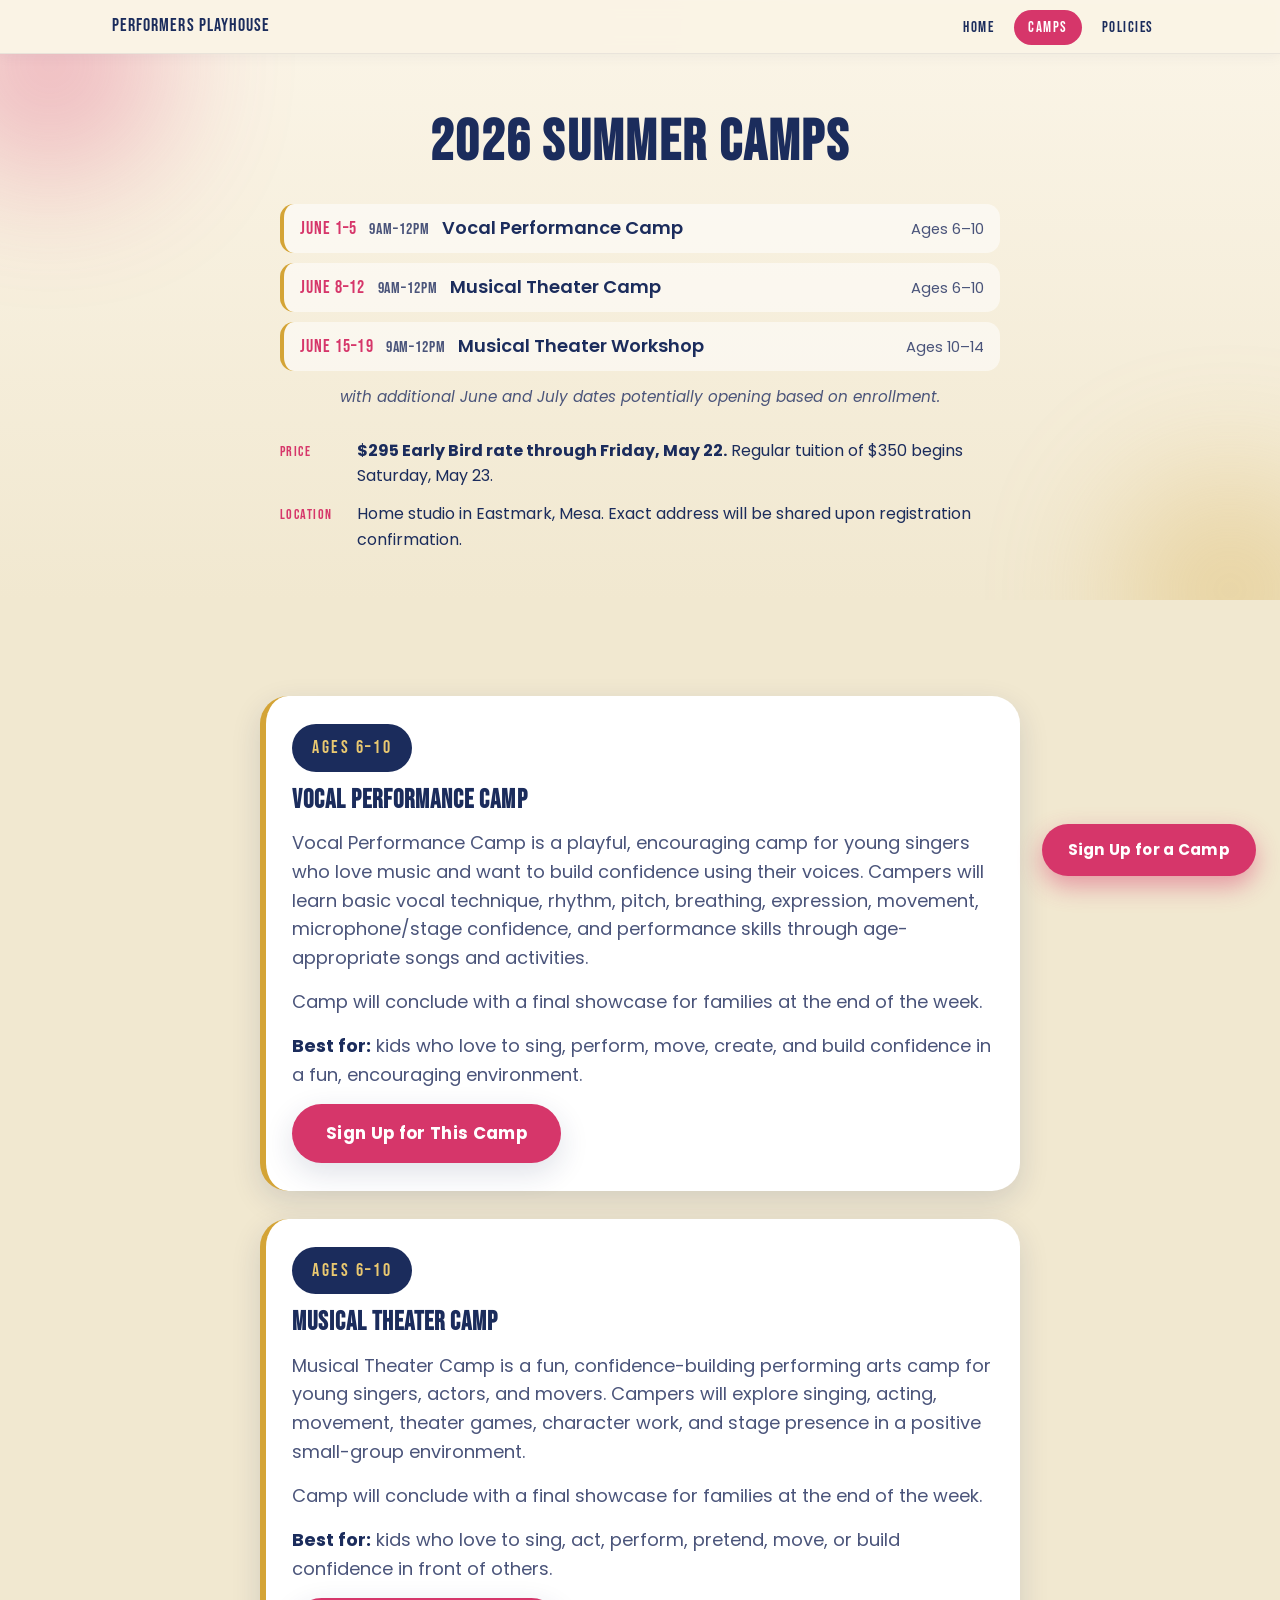
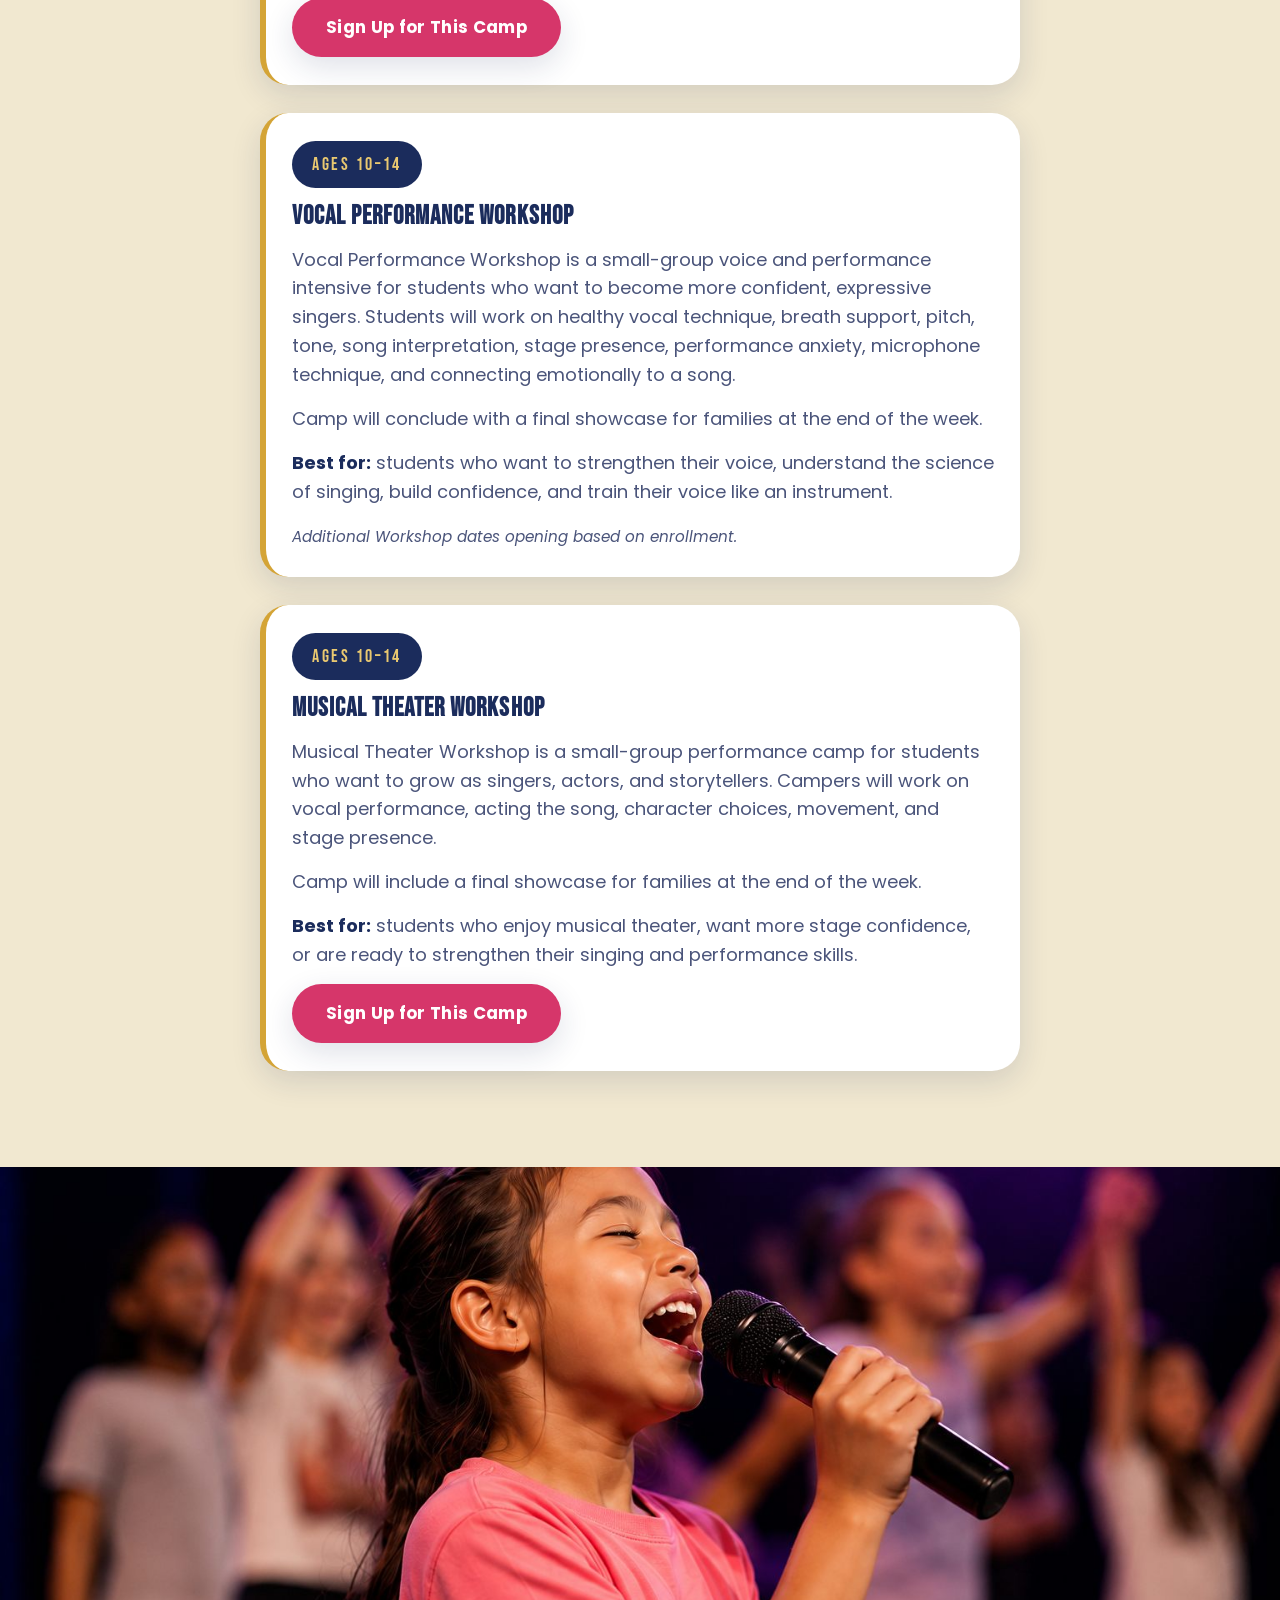
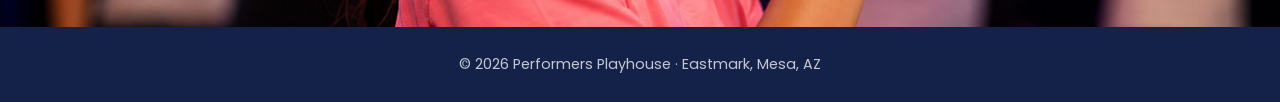
==== camps.html @ 466b654b "Add Camps + Policies pages, header nav, and pivot home page to camp signup - New camps.html: 2026 sc" ====
<!DOCTYPE html>
<html lang="en">
<head>
  <meta charset="UTF-8">
  <meta name="viewport" content="width=device-width, initial-scale=1.0">
  <meta name="description" content="2026 Performers Playhouse summer camp weeks in Eastmark, Mesa. Pick a week and sign up — week-long music & theater workshops for kids ages 6–14, ending with a live Friday showcase.">
  <meta name="theme-color" content="#1B2C5C">

  <meta property="og:title" content="Camps — Performers Playhouse Summer Camps">
  <meta property="og:description" content="See every 2026 summer camp week and sign up. Voice, acting, and musical theater for kids 6–14 in Eastmark, Mesa.">
  <meta property="og:type" content="website">
  <meta property="og:url" content="https://performersplayhouse.com/camps.html">
  <meta property="og:image" content="https://performersplayhouse.com/images/group-stage.jpg">
  <meta property="og:image:width" content="1200">
  <meta property="og:image:height" content="630">
  <meta name="twitter:card" content="summary_large_image">

  <link rel="canonical" href="https://performersplayhouse.com/camps.html">

  <title>Camps — Performers Playhouse Summer Camps | Eastmark, Mesa</title>

  <link rel="preconnect" href="https://fonts.googleapis.com">
  <link rel="preconnect" href="https://fonts.gstatic.com" crossorigin>
  <link href="https://fonts.googleapis.com/css2?family=Bebas+Neue&family=Pacifico&family=Poppins:wght@400;500;600;700&display=swap" rel="stylesheet">

  <link rel="stylesheet" href="css/styles.css">

  <link rel="icon" href="data:image/svg+xml,%3Csvg xmlns='http://www.w3.org/2000/svg' viewBox='0 0 64 64'%3E%3Ctext y='52' font-size='52'%3E%F0%9F%8E%AD%3C/text%3E%3C/svg%3E">
</head>
<body data-page="camps">

  <nav class="site-nav" aria-label="Primary">
    <div class="container site-nav__inner">
      <a class="site-nav__brand" href="index.html">Performers Playhouse</a>
      <ul class="site-nav__links">
        <li><a href="index.html" data-nav="home">Home</a></li>
        <li><a href="camps.html" data-nav="camps">Camps</a></li>
        <li><a href="policies.html" data-nav="policies">Policies</a></li>
      </ul>
    </div>
  </nav>

  <header class="page-header">
    <div class="container">
      <h1 class="page-header__title">2026 Summer Camps</h1>

      <ul class="page-header__camps">
        <li><a href="#june-1-5"><span class="page-header__date">June 1&ndash;5</span> <span class="page-header__time">9am&ndash;12pm</span> <span class="page-header__camp">Vocal Performance Camp</span> <span class="page-header__age">Ages 6&ndash;10</span></a></li>
        <li><a href="#june-8-12"><span class="page-header__date">June 8&ndash;12</span> <span class="page-header__time">9am&ndash;12pm</span> <span class="page-header__camp">Musical Theater Camp</span> <span class="page-header__age">Ages 6&ndash;10</span></a></li>
        <li><a href="#june-15-19"><span class="page-header__date">June 15&ndash;19</span> <span class="page-header__time">9am&ndash;12pm</span> <span class="page-header__camp">Musical Theater Workshop</span> <span class="page-header__age">Ages 10&ndash;14</span></a></li>
      </ul>

      <p class="page-header__note">with additional June and July dates potentially opening based on enrollment.</p>

      <dl class="page-header__facts">
        <dt>Price</dt>
        <dd><strong>$295 Early Bird rate through Friday, May 22.</strong> Regular tuition of $350 begins Saturday, May 23.</dd>
        <dt>Location</dt>
        <dd>Home studio in Eastmark, Mesa. Exact address will be shared upon registration confirmation.</dd>
      </dl>
    </div>
  </header>

  <main>

    <section class="section camps">
      <div class="container">

        <ul class="camp-grid">

          <li class="camp-card" id="june-1-5">
            <span class="camp-card__week">Ages 6&ndash;10</span>
            <h3 class="camp-card__theme">Vocal Performance Camp</h3>
            <div class="camp-card__desc">
              <p>Vocal Performance Camp is a playful, encouraging camp for young singers who love music and want to build confidence using their voices. Campers will learn basic vocal technique, rhythm, pitch, breathing, expression, movement, microphone/stage confidence, and performance skills through age-appropriate songs and activities.</p>
              <p>Camp will conclude with a final showcase for families at the end of the week.</p>
              <p><strong>Best for:</strong> kids who love to sing, perform, move, create, and build confidence in a fun, encouraging environment.</p>
            </div>
            <a class="btn btn--primary" href="JOTFORM_URL_PLACEHOLDER" target="_blank" rel="noopener" data-sticky-trigger>
              Sign Up for This Camp
            </a>
          </li>

          <li class="camp-card" id="june-8-12">
            <span class="camp-card__week">Ages 6&ndash;10</span>
            <h3 class="camp-card__theme">Musical Theater Camp</h3>
            <div class="camp-card__desc">
              <p>Musical Theater Camp is a fun, confidence-building performing arts camp for young singers, actors, and movers. Campers will explore singing, acting, movement, theater games, character work, and stage presence in a positive small-group environment.</p>
              <p>Camp will conclude with a final showcase for families at the end of the week.</p>
              <p><strong>Best for:</strong> kids who love to sing, act, perform, pretend, move, or build confidence in front of others.</p>
            </div>
            <a class="btn btn--primary" href="JOTFORM_URL_PLACEHOLDER" target="_blank" rel="noopener" data-sticky-trigger>
              Sign Up for This Camp
            </a>
          </li>

          <li class="camp-card">
            <span class="camp-card__week">Ages 10&ndash;14</span>
            <h3 class="camp-card__theme">Vocal Performance Workshop</h3>
            <div class="camp-card__desc">
              <p>Vocal Performance Workshop is a small-group voice and performance intensive for students who want to become more confident, expressive singers. Students will work on healthy vocal technique, breath support, pitch, tone, song interpretation, stage presence, performance anxiety, microphone technique, and connecting emotionally to a song.</p>
              <p>Camp will conclude with a final showcase for families at the end of the week.</p>
              <p><strong>Best for:</strong> students who want to strengthen their voice, understand the science of singing, build confidence, and train their voice like an instrument.</p>
            </div>
            <p class="camp-card__note">Additional Workshop dates opening based on enrollment.</p>
          </li>

          <li class="camp-card" id="june-15-19">
            <span class="camp-card__week">Ages 10&ndash;14</span>
            <h3 class="camp-card__theme">Musical Theater Workshop</h3>
            <div class="camp-card__desc">
              <p>Musical Theater Workshop is a small-group performance camp for students who want to grow as singers, actors, and storytellers. Campers will work on vocal performance, acting the song, character choices, movement, and stage presence.</p>
              <p>Camp will include a final showcase for families at the end of the week.</p>
              <p><strong>Best for:</strong> students who enjoy musical theater, want more stage confidence, or are ready to strengthen their singing and performance skills.</p>
            </div>
            <a class="btn btn--primary" href="JOTFORM_URL_PLACEHOLDER" target="_blank" rel="noopener" data-sticky-trigger>
              Sign Up for This Camp
            </a>
          </li>

        </ul>

      </div>
    </section>

    <figure class="banner banner--bottom">
      <img src="images/singing.jpg" alt="Young performer singing into a microphone with classmates behind her" loading="lazy">
    </figure>

  </main>

  <footer class="footer">
    <div class="container">
      <p>&copy; <span id="year">2026</span> Performers Playhouse · Eastmark, Mesa, AZ</p>
    </div>
  </footer>

  <a class="sticky-cta" href="JOTFORM_URL_PLACEHOLDER" target="_blank" rel="noopener" aria-label="Sign up for a Performers Playhouse camp">Sign Up for a Camp</a>

  <script src="js/site.js" defer></script>

</body>
</html>
---- css/styles.css ----
/* ----------  Tokens  ---------- */
:root {
  --navy: #1B2C5C;
  --navy-deep: #14224A;
  --pink: #D6366A;
  --pink-deep: #B92655;
  --gold: #D4A436;
  --gold-soft: #E9C870;
  --cream: #FAF4E6;
  --cream-deep: #F1E8D0;
  --ink: #1B2C5C;
  --ink-soft: #4A547A;

  --radius: 14px;
  --radius-lg: 28px;
  --shadow-sm: 0 4px 12px rgba(27, 44, 92, 0.08);
  --shadow-md: 0 10px 30px rgba(27, 44, 92, 0.14);
  --shadow-lg: 0 20px 50px rgba(27, 44, 92, 0.18);

  --max: 1100px;

  --font-script: 'Pacifico', cursive;
  --font-display: 'Bebas Neue', 'Impact', sans-serif;
  --font-body: 'Poppins', system-ui, -apple-system, Segoe UI, sans-serif;
}

/* ----------  Reset  ---------- */
*, *::before, *::after { box-sizing: border-box; }
html { scroll-behavior: smooth; scroll-padding-top: 72px; }
body {
  margin: 0;
  font-family: var(--font-body);
  font-size: 17px;
  line-height: 1.6;
  color: var(--ink);
  background: var(--cream);
  background-image:
    radial-gradient(ellipse at 10% 0%, rgba(214, 54, 106, 0.06), transparent 50%),
    radial-gradient(ellipse at 90% 100%, rgba(212, 164, 54, 0.08), transparent 50%);
  background-attachment: fixed;
  -webkit-font-smoothing: antialiased;
}
img { max-width: 100%; display: block; }
ul { list-style: none; padding: 0; margin: 0; }
h1, h2, h3 { margin: 0 0 0.5em; line-height: 1.15; color: var(--navy); }
p { margin: 0 0 1em; }
a { color: var(--pink); }

.container {
  width: 100%;
  max-width: var(--max);
  margin: 0 auto;
  padding: 0 22px;
}

.section {
  padding: 72px 0;
}
.section__title {
  font-family: var(--font-display);
  font-size: clamp(2rem, 5vw, 3rem);
  letter-spacing: 0.04em;
  text-align: center;
  margin-bottom: 0.4em;
}
.section__lead {
  text-align: center;
  max-width: 620px;
  margin: 0 auto 3rem;
  color: var(--ink-soft);
  font-size: 1.05rem;
}

/* ----------  Buttons  ---------- */
.btn {
  display: inline-block;
  padding: 16px 34px;
  border-radius: 999px;
  font-family: var(--font-body);
  font-weight: 700;
  font-size: 1.05rem;
  letter-spacing: 0.02em;
  text-decoration: none;
  border: none;
  cursor: pointer;
  transition: transform 0.15s ease, box-shadow 0.15s ease, background 0.15s ease;
  box-shadow: var(--shadow-md);
}
.btn--primary {
  background: var(--pink);
  color: #fff;
}
.btn--primary:hover {
  background: var(--pink-deep);
  transform: translateY(-2px);
  box-shadow: var(--shadow-lg);
}
.btn--large {
  padding: 20px 44px;
  font-size: 1.15rem;
}

/* ----------  Hero  ---------- */
.hero {
  position: relative;
  background: linear-gradient(180deg, var(--cream) 0%, var(--cream-deep) 100%);
  padding: 70px 0 90px;
  overflow: hidden;
  text-align: center;
}
.hero::before,
.hero::after {
  content: "";
  position: absolute;
  width: 280px; height: 280px;
  border-radius: 50%;
  filter: blur(70px);
  opacity: 0.45;
  z-index: 0;
}
.hero::before {
  background: var(--pink);
  top: -120px; left: -80px;
}
.hero::after {
  background: var(--gold);
  bottom: -140px; right: -100px;
}
.hero__inner { position: relative; z-index: 1; }

.brand {
  display: flex;
  flex-direction: column;
  align-items: center;
  gap: 6px;
  margin-bottom: 28px;
}
.brand__script {
  font-family: var(--font-script);
  font-size: clamp(2.4rem, 7vw, 4rem);
  color: var(--navy);
  line-height: 1;
  transform: rotate(-2deg);
}
.brand__display {
  font-family: var(--font-display);
  font-size: clamp(3rem, 11vw, 6rem);
  color: var(--pink);
  letter-spacing: 0.02em;
  line-height: 1;
}
.ribbon {
  display: inline-block;
  background: var(--pink);
  color: #fff;
  font-family: var(--font-display);
  letter-spacing: 0.16em;
  font-size: clamp(1.1rem, 2.5vw, 1.6rem);
  padding: 10px 38px;
  margin-top: 4px;
  position: relative;
  box-shadow: var(--shadow-md);
}
.ribbon::before,
.ribbon::after {
  content: "";
  position: absolute;
  top: 0; bottom: 0;
  width: 18px;
  background: var(--pink-deep);
}
.ribbon::before {
  left: -18px;
  clip-path: polygon(0 0, 100% 0, 100% 100%, 0 100%, 60% 50%);
}
.ribbon::after {
  right: -18px;
  clip-path: polygon(0 0, 100% 0, 40% 50%, 100% 100%, 0 100%);
}

.hero__tagline {
  font-family: var(--font-script);
  color: var(--navy);
  font-size: clamp(1.6rem, 4vw, 2.4rem);
  margin: 8px 0 4px;
}
.hero__sub {
  font-family: var(--font-display);
  letter-spacing: 0.06em;
  color: var(--pink);
  font-size: clamp(1rem, 2.4vw, 1.4rem);
  margin: 0 auto 32px;
  max-width: 600px;
}

/* ----------  Banner image strips  ---------- */
.banner {
  margin: 0;
  width: 100%;
  overflow: hidden;
  background: var(--navy);
  line-height: 0;
  position: relative;
}
.banner img {
  width: 100%;
  height: 320px;
  object-fit: cover;
  object-position: center 30%;
  display: block;
}
@media (min-width: 768px) {
  .banner img { height: 460px; }
}

.banner--top img {
  height: 25vh;
  min-height: 180px;
  object-position: center 35%;
}
@media (min-width: 768px) {
  .banner--top img { height: 25vh; }
}

/* Scroll-to-learn-more pill on the top banner */
.scroll-cue {
  position: absolute;
  right: 18px;
  top: 50%;
  transform: translateY(-50%);
  display: inline-flex;
  align-items: center;
  gap: 10px;
  padding: 10px 18px;
  background: rgba(255, 255, 255, 0.94);
  color: var(--navy);
  text-decoration: none;
  font-family: var(--font-body);
  font-weight: 700;
  font-size: 0.85rem;
  letter-spacing: 0.03em;
  line-height: 1;
  border-radius: 999px;
  box-shadow: 0 8px 22px rgba(0, 0, 0, 0.35);
  transition: background 0.18s ease, box-shadow 0.18s ease, transform 0.18s ease;
}
.scroll-cue:hover {
  background: #fff;
  box-shadow: 0 12px 28px rgba(0, 0, 0, 0.42);
}
.scroll-cue__icon {
  display: inline-flex;
  align-items: center;
  justify-content: center;
  width: 22px;
  height: 22px;
  border-radius: 50%;
  background: var(--pink);
  color: #fff;
  animation: scroll-cue-bob 1.6s ease-in-out infinite;
}
.scroll-cue__icon svg { width: 14px; height: 14px; display: block; }
@keyframes scroll-cue-bob {
  0%, 100% { transform: translateY(0); }
  50% { transform: translateY(3px); }
}
@media (min-width: 768px) {
  .scroll-cue {
    right: 28px;
    padding: 12px 22px;
    font-size: 0.95rem;
  }
  .scroll-cue__icon { width: 26px; height: 26px; }
  .scroll-cue__icon svg { width: 16px; height: 16px; }
}
@media (max-width: 480px) {
  .scroll-cue__label { display: none; }
  .scroll-cue { padding: 10px; right: 12px; }
}

/* ----------  Pillars  ---------- */
.pillars {
  background: var(--cream-deep);
}
.pillar-grid {
  display: grid;
  grid-template-columns: 1fr;
  gap: 28px;
}
.pillar {
  text-align: center;
  padding: 36px 28px;
  background: var(--navy);
  color: rgba(255, 255, 255, 0.92);
  border-radius: var(--radius-lg);
  box-shadow: var(--shadow-md);
  transition: transform 0.2s ease, box-shadow 0.2s ease;
}
.pillar:hover {
  transform: translateY(-4px);
  box-shadow: var(--shadow-lg);
}
.pillar__icon {
  display: inline-flex;
  align-items: center;
  justify-content: center;
  width: 80px; height: 80px;
  background: var(--gold);
  color: var(--navy);
  border-radius: 50%;
  margin-bottom: 18px;
  box-shadow: 0 6px 20px rgba(212, 164, 54, 0.4);
}
.pillar__icon svg { width: 40px; height: 40px; }
.pillar h3 {
  font-family: var(--font-display);
  letter-spacing: 0.05em;
  font-size: 1.5rem;
  color: var(--gold-soft);
  margin-bottom: 10px;
}
.pillar p {
  color: rgba(255, 255, 255, 0.85);
  margin: 0;
  font-size: 0.98rem;
}

.pillar--gold {
  background: linear-gradient(135deg, var(--gold) 0%, var(--gold-soft) 100%);
  color: var(--navy);
}
.pillar--gold h3 {
  color: var(--navy);
}
.pillar--gold p {
  color: var(--navy);
}
.pillar--gold .pillar__icon {
  background: var(--navy);
  color: var(--gold-soft);
  box-shadow: 0 6px 20px rgba(27, 44, 92, 0.35);
}

/* ----------  Meet Nicole  ---------- */
.meet {
  background: #fff;
}
.meet__inner {
  display: grid;
  grid-template-columns: 1fr;
  gap: 32px;
  align-items: center;
  text-align: center;
}
.meet__photo {
  width: 220px;
  height: 220px;
  border-radius: 50%;
  margin: 0 auto;
  background: linear-gradient(135deg, var(--pink) 0%, var(--gold) 100%);
  display: flex;
  align-items: center;
  justify-content: center;
  box-shadow: var(--shadow-lg);
  border: 6px solid #fff;
  outline: 3px solid var(--gold);
  overflow: hidden;
}
.meet__photo img {
  width: 100%;
  height: 100%;
  object-fit: cover;
  display: block;
}
.meet__hello {
  font-family: var(--font-script);
  color: var(--pink);
  font-size: clamp(2rem, 5vw, 2.6rem);
  margin-bottom: 6px;
}
.meet__copy { text-align: center; }

.bg-list {
  text-align: left;
  max-width: 460px;
  margin: 18px auto 0;
  display: grid;
  gap: 12px;
}
.bg-list li {
  position: relative;
  padding-left: 34px;
  color: var(--ink);
}
.bg-list li::before {
  content: "★";
  position: absolute;
  left: 0;
  top: 0;
  color: var(--gold);
  font-size: 1.3rem;
  line-height: 1.4;
}

/* ----------  Details  ---------- */
.details {
  background: var(--navy);
  color: #fff;
}
.details .section__title { color: #fff; }

.details__cta {
  text-align: center;
  margin-top: 36px;
}

.facts {
  display: grid;
  grid-template-columns: 1fr;
  gap: 14px;
  max-width: 760px;
  margin: 0 auto;
}
.facts li {
  display: flex;
  flex-direction: column;
  gap: 4px;
  background: rgba(255, 255, 255, 0.06);
  padding: 18px 22px;
  border-left: 4px solid var(--gold);
  border-radius: var(--radius);
}
.facts__label {
  font-family: var(--font-display);
  letter-spacing: 0.12em;
  font-size: 0.9rem;
  color: var(--gold-soft);
}
.facts__value {
  font-weight: 500;
  color: #fff;
  font-size: 1.05rem;
}

/* ----------  Footer  ---------- */
.footer {
  background: var(--navy-deep);
  color: rgba(255, 255, 255, 0.75);
  text-align: center;
  padding: 26px 0;
  font-size: 0.9rem;
}
.footer p { margin: 0; }

/* ----------  Sticky CTA (mobile bottom-center, desktop bottom-right)
   Hidden by default at every viewport; JS toggles .is-visible based on
   whether the hero and Camp Details form buttons are off-screen. */
.sticky-cta {
  position: fixed;
  left: 50%;
  bottom: 16px;
  transform: translateX(-50%);
  background: var(--pink);
  color: #fff;
  text-decoration: none;
  font-weight: 700;
  padding: 14px 26px;
  border-radius: 999px;
  box-shadow: 0 10px 25px rgba(214, 54, 106, 0.45);
  z-index: 50;
  font-size: 0.95rem;
  letter-spacing: 0.02em;
  opacity: 0;
  pointer-events: none;
  transition: opacity 0.25s ease;
}
.sticky-cta.is-visible {
  opacity: 1;
  pointer-events: auto;
}
.sticky-cta:hover {
  background: var(--pink-deep);
}

/* ----------  Responsive  ---------- */
@media (min-width: 720px) {
  .pillar-grid { grid-template-columns: repeat(3, 1fr); }
  .meet__inner {
    grid-template-columns: 240px 1fr;
    text-align: left;
    gap: 48px;
  }
  .meet__copy { text-align: left; }
  .bg-list { margin-left: 0; }
  .facts { grid-template-columns: 1fr 1fr; }
}

@media (max-width: 767px) {
  /* Mobile: skip the top banner and its scroll cue; the hero leads
     straight into Meet Nicole. The sticky CTA below stays visible. */
  .banner--top,
  .scroll-cue { display: none; }
}

@media (min-width: 768px) {
  body { font-size: 18px; }
  .section { padding: 96px 0; }

  /* Desktop: anchor the sticky CTA to the bottom-right (visibility
     toggle is shared with mobile, see base .sticky-cta rule). */
  .sticky-cta {
    left: auto;
    right: 24px;
    bottom: 24px;
    transform: none;
  }
}

@media (prefers-reduced-motion: reduce) {
  *, *::before, *::after {
    transition: none !important;
    animation: none !important;
    scroll-behavior: auto !important;
  }
}

/* ----------  Site nav  ---------- */
.site-nav {
  position: sticky;
  top: 0;
  z-index: 40;
  background: rgba(250, 244, 230, 0.94);
  backdrop-filter: saturate(160%) blur(8px);
  -webkit-backdrop-filter: saturate(160%) blur(8px);
  border-bottom: 1px solid rgba(27, 44, 92, 0.08);
  box-shadow: 0 2px 14px rgba(27, 44, 92, 0.05);
}
.site-nav__inner {
  display: flex;
  align-items: center;
  justify-content: space-between;
  gap: 16px;
  padding-top: 12px;
  padding-bottom: 12px;
}
.site-nav__brand {
  font-family: var(--font-display);
  letter-spacing: 0.06em;
  font-size: 1.1rem;
  color: var(--navy);
  text-decoration: none;
  white-space: nowrap;
}
.site-nav__brand:hover { color: var(--pink); }
.site-nav__links {
  display: flex;
  gap: 6px;
  flex-wrap: wrap;
  justify-content: flex-end;
}
.site-nav__links a {
  font-family: var(--font-display);
  letter-spacing: 0.1em;
  font-size: 0.95rem;
  color: var(--navy);
  text-decoration: none;
  padding: 8px 14px;
  border-radius: 999px;
  transition: background 0.15s ease, color 0.15s ease;
}
.site-nav__links a:hover { background: rgba(214, 54, 106, 0.1); color: var(--pink); }
body[data-page="home"]     .site-nav__links a[data-nav="home"],
body[data-page="camps"]    .site-nav__links a[data-nav="camps"],
body[data-page="policies"] .site-nav__links a[data-nav="policies"] {
  background: var(--pink);
  color: #fff;
}
@media (max-width: 480px) {
  .site-nav__inner { padding-top: 10px; padding-bottom: 10px; }
  .site-nav__brand { font-size: 0.95rem; }
  .site-nav__links a { font-size: 0.8rem; padding: 6px 10px; letter-spacing: 0.06em; }
}

/* ----------  Page header (Camps / Policies)  ---------- */
.page-header {
  position: relative;
  background: linear-gradient(180deg, var(--cream) 0%, var(--cream-deep) 100%);
  padding: 56px 0 48px;
  text-align: center;
  overflow: hidden;
}
.page-header::before,
.page-header::after {
  content: "";
  position: absolute;
  width: 220px; height: 220px;
  border-radius: 50%;
  filter: blur(70px);
  opacity: 0.35;
  z-index: 0;
}
.page-header::before { background: var(--pink); top: -100px; left: -60px; }
.page-header::after  { background: var(--gold); bottom: -100px; right: -60px; }
.page-header > .container { position: relative; z-index: 1; }
.page-header__title {
  font-family: var(--font-display);
  font-size: clamp(2.4rem, 6vw, 3.6rem);
  letter-spacing: 0.04em;
  color: var(--navy);
  margin-bottom: 0.3em;
}
.page-header__lead {
  max-width: 620px;
  margin: 0 auto;
  color: var(--ink-soft);
  font-size: 1.05rem;
}

/* ----------  Camp grid / cards  ---------- */
.camps { background: var(--cream-deep); }
.camp-grid {
  display: grid;
  grid-template-columns: 1fr;
  gap: 24px;
  max-width: 760px;
  margin: 0 auto;
}
.camp-card {
  display: flex;
  flex-direction: column;
  gap: 14px;
  background: #fff;
  padding: 28px 26px;
  border-radius: var(--radius-lg);
  border-left: 6px solid var(--gold);
  box-shadow: var(--shadow-md);
  transition: transform 0.2s ease, box-shadow 0.2s ease;
}
.camp-card:hover {
  transform: translateY(-3px);
  box-shadow: var(--shadow-lg);
}
.camp-card__week {
  display: inline-block;
  align-self: flex-start;
  font-family: var(--font-display);
  letter-spacing: 0.14em;
  font-size: 1.15rem;
  background: var(--navy);
  color: var(--gold-soft);
  padding: 9px 20px;
  border-radius: 999px;
}
.camp-card__theme {
  font-family: var(--font-display);
  letter-spacing: 0.04em;
  font-size: 1.6rem;
  color: var(--navy);
  margin: 0;
}
.camp-card__facts {
  display: grid;
  grid-template-columns: max-content 1fr;
  column-gap: 16px;
  row-gap: 6px;
  margin: 0;
  font-size: 0.97rem;
}
.camp-card__facts dt {
  font-family: var(--font-display);
  letter-spacing: 0.1em;
  font-size: 0.85rem;
  color: var(--pink);
}
.camp-card__facts dd {
  margin: 0;
  color: var(--ink);
}
.camp-card__desc {
  margin: 0;
  color: var(--ink-soft);
  display: flex;
  flex-direction: column;
  gap: 0.85em;
}
.camp-card__desc p {
  margin: 0;
  color: inherit;
}
.camp-card__desc strong {
  color: var(--navy);
}
.camp-card .btn {
  align-self: flex-start;
  margin-top: auto;
}
.camp-card__note {
  margin: auto 0 0;
  padding-top: 4px;
  font-style: italic;
  color: var(--ink-soft);
  font-size: 0.95rem;
}

/* ----------  Page header: camps schedule  ---------- */
.page-header__camps {
  list-style: none;
  padding: 0;
  margin: 28px auto 0;
  max-width: 720px;
  display: grid;
  gap: 10px;
  text-align: left;
}
.page-header__camps li { padding: 0; }
.page-header__camps a {
  display: flex;
  flex-wrap: wrap;
  align-items: baseline;
  gap: 4px 12px;
  padding: 10px 16px;
  background: rgba(255, 255, 255, 0.55);
  border-left: 4px solid var(--gold);
  border-radius: var(--radius);
  text-decoration: none;
  color: inherit;
  cursor: pointer;
  transition: background 0.15s ease, transform 0.15s ease, box-shadow 0.15s ease;
}
.page-header__camps a:hover,
.page-header__camps a:focus-visible {
  background: rgba(255, 255, 255, 0.9);
  transform: translateX(3px);
  box-shadow: var(--shadow-sm);
  outline: none;
}
.page-header__date {
  font-family: var(--font-display);
  letter-spacing: 0.06em;
  font-size: 1.1rem;
  color: var(--pink);
  white-space: nowrap;
}
.page-header__time {
  font-family: var(--font-display);
  letter-spacing: 0.06em;
  font-size: 1rem;
  color: var(--ink-soft);
  white-space: nowrap;
}
.page-header__camp {
  color: var(--navy);
  font-weight: 600;
}
.page-header__age {
  color: var(--ink-soft);
  font-size: 0.92rem;
  margin-left: auto;
}
.page-header__note {
  max-width: 600px;
  margin: 14px auto 0;
  font-style: italic;
  color: var(--ink-soft);
  font-size: 0.95rem;
  text-align: center;
}

/* ----------  Page header facts (Camps page)  ---------- */
.page-header__facts {
  max-width: 720px;
  margin: 28px auto 0;
  display: grid;
  grid-template-columns: 1fr;
  gap: 14px;
  text-align: left;
}
.page-header__facts dt {
  font-family: var(--font-display);
  letter-spacing: 0.1em;
  font-size: 0.9rem;
  color: var(--pink);
  margin-bottom: 2px;
}
.page-header__facts dd {
  margin: 0;
  color: var(--ink);
  font-size: 1rem;
}
@media (min-width: 720px) {
  .page-header__facts {
    grid-template-columns: max-content 1fr;
    column-gap: 24px;
    row-gap: 12px;
    align-items: baseline;
  }
  .page-header__facts dt { margin-bottom: 0; }
}
@media (min-width: 720px) {
  .camp-grid { gap: 28px; }
}

/* ----------  Policies  ---------- */
.policies-section { background: #fff; }
.policies {
  max-width: 760px;
  margin: 0 auto;
  display: grid;
  gap: 36px;
}
.policy {
  scroll-margin-top: 90px;
}
.policy h2 {
  font-family: var(--font-display);
  letter-spacing: 0.04em;
  font-size: 1.7rem;
  color: var(--navy);
  border-bottom: 3px solid var(--gold);
  padding-bottom: 8px;
  margin-bottom: 14px;
}
.policy p {
  color: var(--ink);
  margin: 0;
}
.policy p + p {
  margin-top: 0.9em;
}
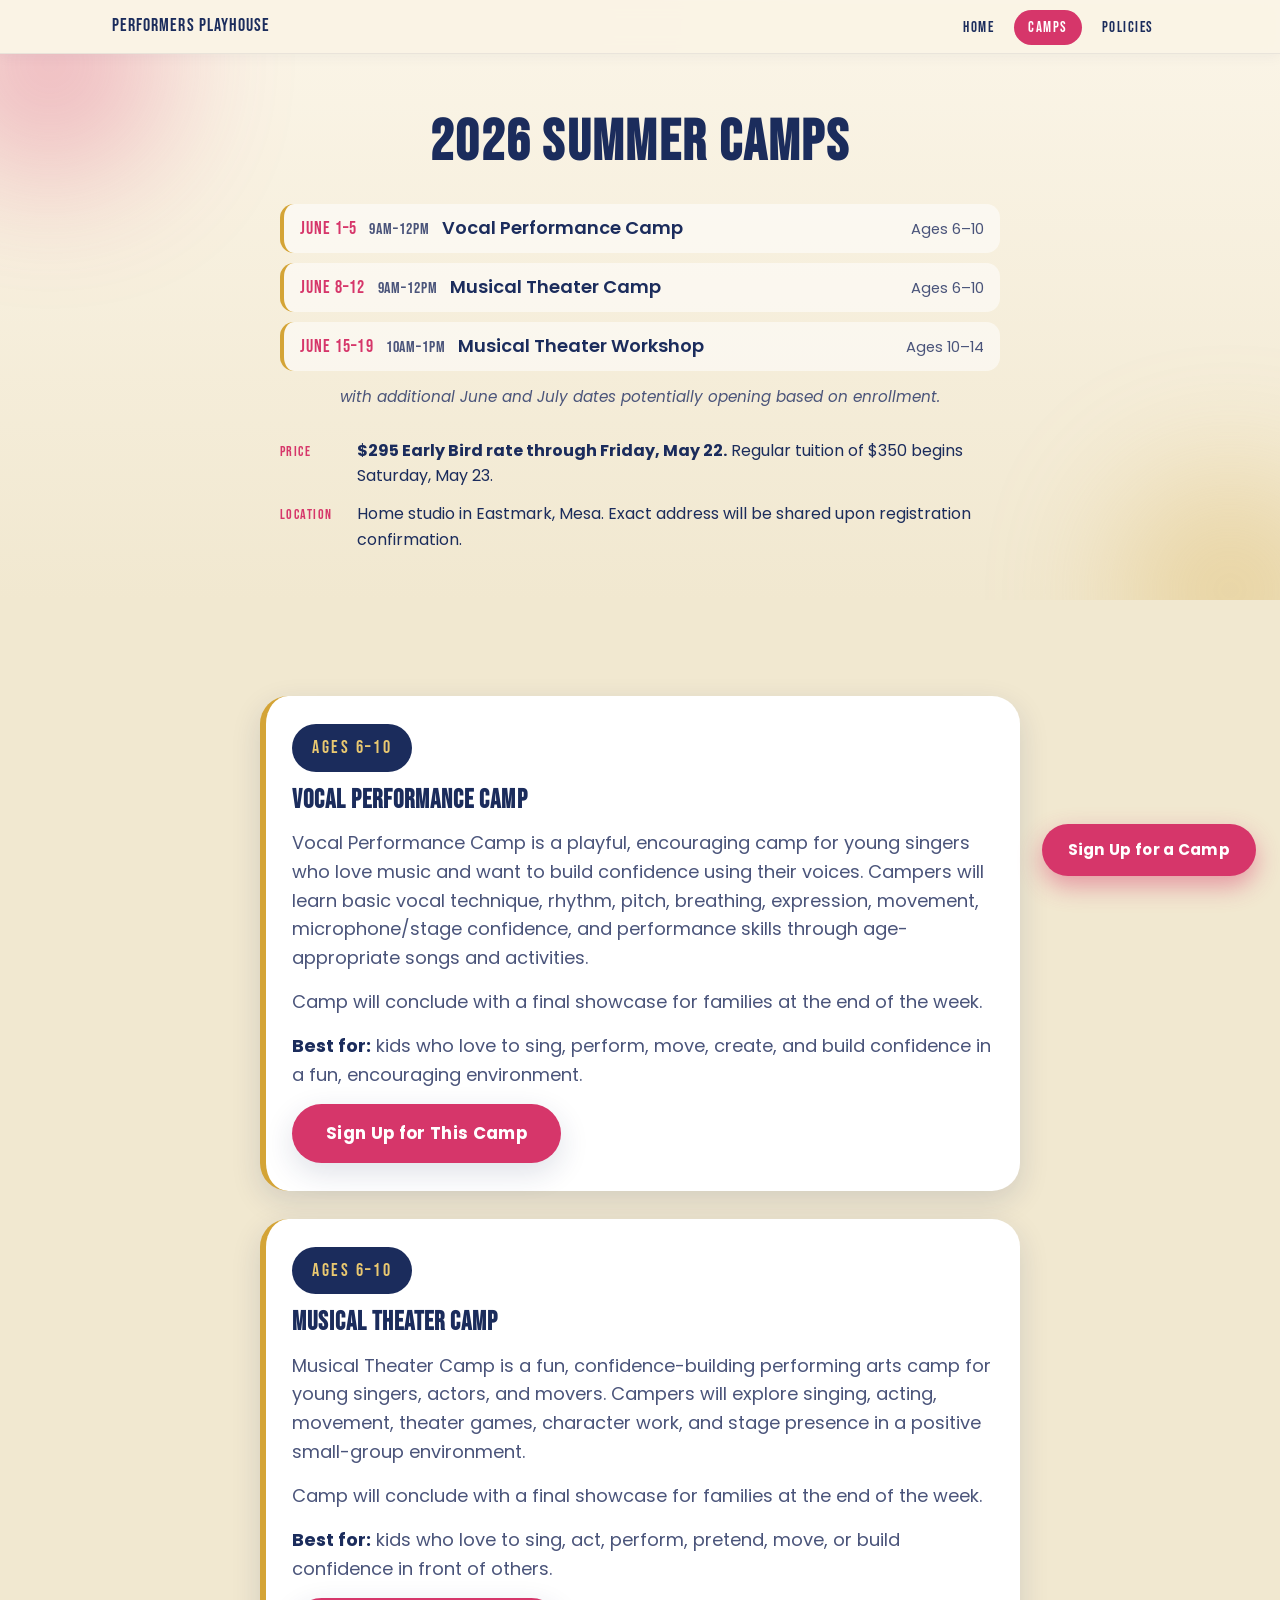
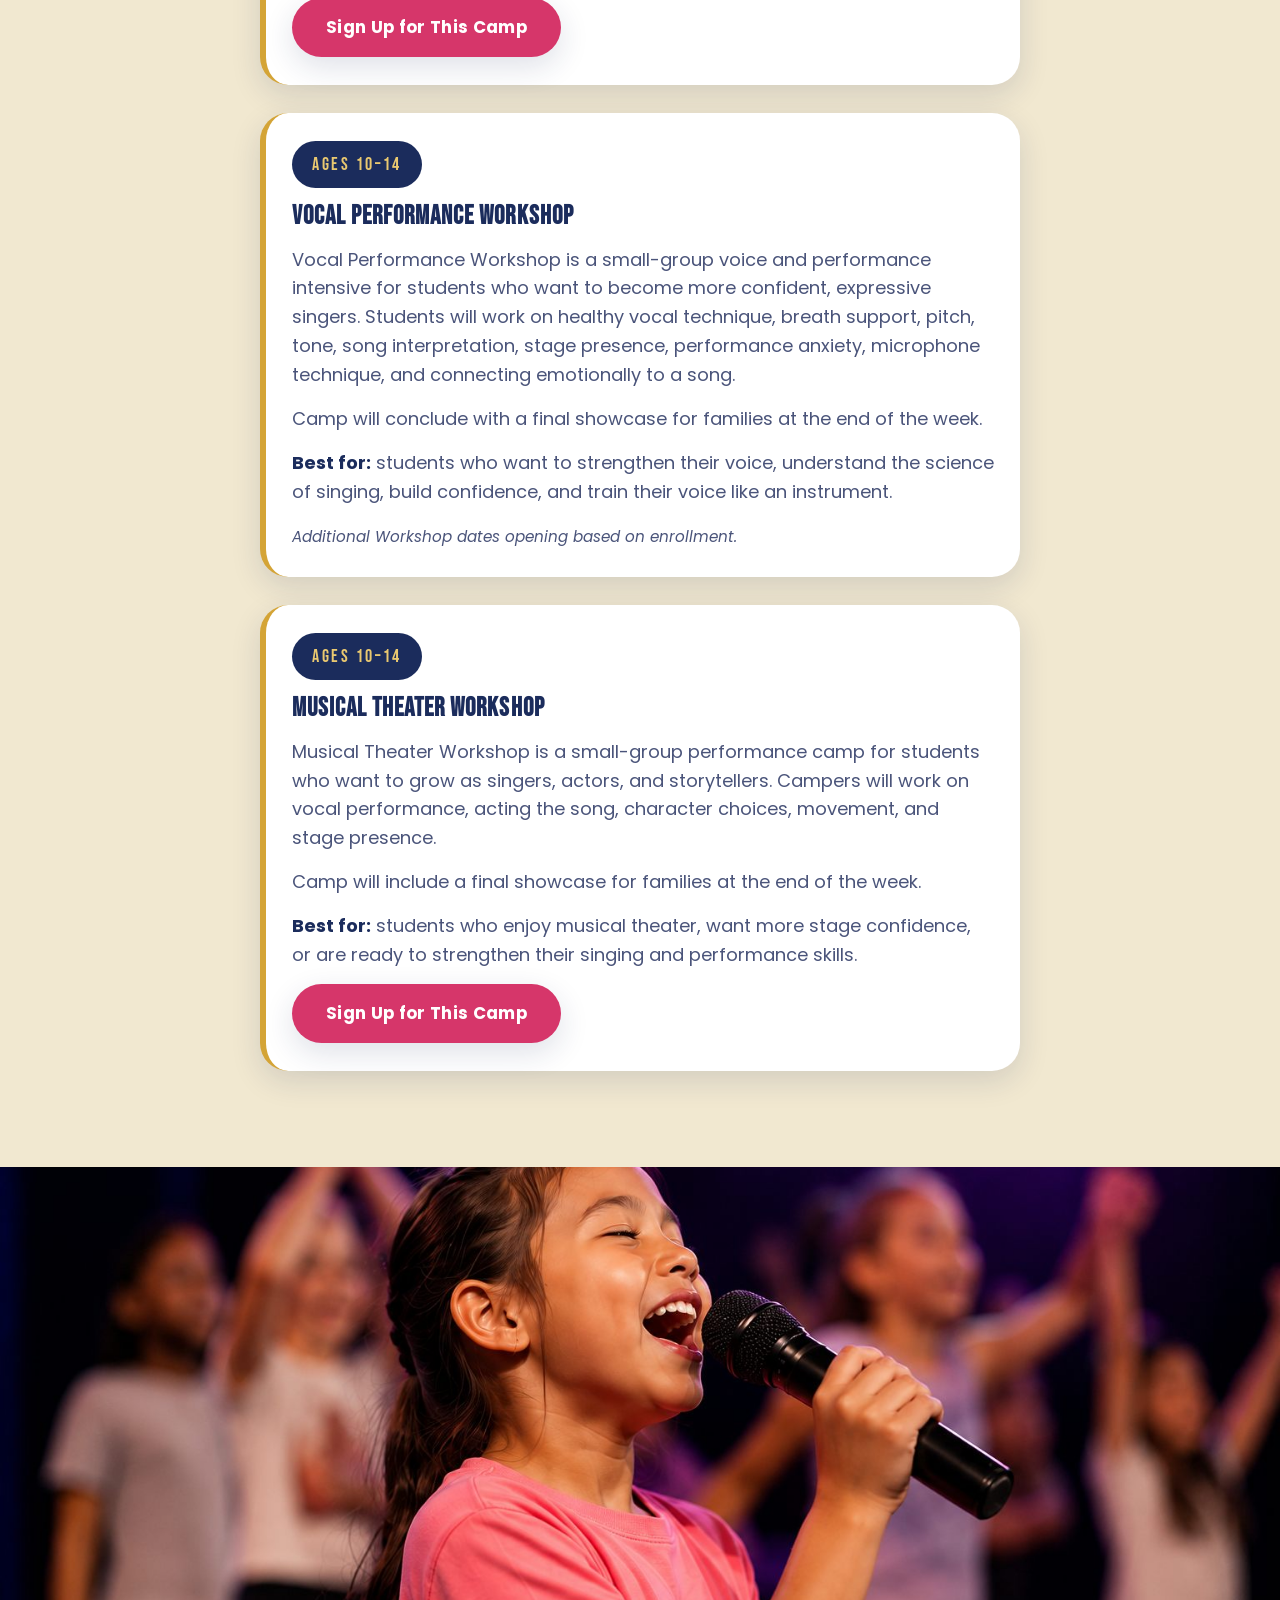
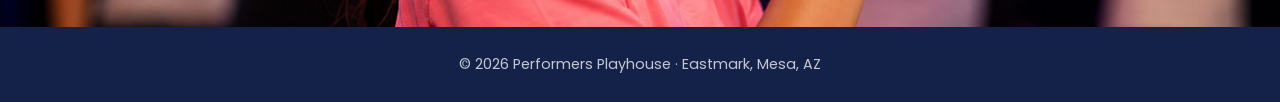
==== commit 7bbb707c: "Update Musical Theater Workshop time to 10am-1pm The June 15-19 Musical Theater Workshop (Ages 10-14" ====
--- a/camps.html
+++ b/camps.html
@@ -47,7 +47,7 @@
       <ul class="page-header__camps">
         <li><a href="#june-1-5"><span class="page-header__date">June 1&ndash;5</span> <span class="page-header__time">9am&ndash;12pm</span> <span class="page-header__camp">Vocal Performance Camp</span> <span class="page-header__age">Ages 6&ndash;10</span></a></li>
         <li><a href="#june-8-12"><span class="page-header__date">June 8&ndash;12</span> <span class="page-header__time">9am&ndash;12pm</span> <span class="page-header__camp">Musical Theater Camp</span> <span class="page-header__age">Ages 6&ndash;10</span></a></li>
-        <li><a href="#june-15-19"><span class="page-header__date">June 15&ndash;19</span> <span class="page-header__time">9am&ndash;12pm</span> <span class="page-header__camp">Musical Theater Workshop</span> <span class="page-header__age">Ages 10&ndash;14</span></a></li>
+        <li><a href="#june-15-19"><span class="page-header__date">June 15&ndash;19</span> <span class="page-header__time">10am&ndash;1pm</span> <span class="page-header__camp">Musical Theater Workshop</span> <span class="page-header__age">Ages 10&ndash;14</span></a></li>
       </ul>
 
       <p class="page-header__note">with additional June and July dates potentially opening based on enrollment.</p>
@@ -76,7 +76,7 @@
               <p>Camp will conclude with a final showcase for families at the end of the week.</p>
               <p><strong>Best for:</strong> kids who love to sing, perform, move, create, and build confidence in a fun, encouraging environment.</p>
             </div>
-            <a class="btn btn--primary" href="JOTFORM_URL_PLACEHOLDER" target="_blank" rel="noopener" data-sticky-trigger>
+            <a class="btn btn--primary" href="https://pci.jotform.com/form/261336430257049" target="_blank" rel="noopener" data-sticky-trigger>
               Sign Up for This Camp
             </a>
           </li>
@@ -89,7 +89,7 @@
               <p>Camp will conclude with a final showcase for families at the end of the week.</p>
               <p><strong>Best for:</strong> kids who love to sing, act, perform, pretend, move, or build confidence in front of others.</p>
             </div>
-            <a class="btn btn--primary" href="JOTFORM_URL_PLACEHOLDER" target="_blank" rel="noopener" data-sticky-trigger>
+            <a class="btn btn--primary" href="https://pci.jotform.com/form/261336430257049" target="_blank" rel="noopener" data-sticky-trigger>
               Sign Up for This Camp
             </a>
           </li>
@@ -113,7 +113,7 @@
               <p>Camp will include a final showcase for families at the end of the week.</p>
               <p><strong>Best for:</strong> students who enjoy musical theater, want more stage confidence, or are ready to strengthen their singing and performance skills.</p>
             </div>
-            <a class="btn btn--primary" href="JOTFORM_URL_PLACEHOLDER" target="_blank" rel="noopener" data-sticky-trigger>
+            <a class="btn btn--primary" href="https://pci.jotform.com/form/261336430257049" target="_blank" rel="noopener" data-sticky-trigger>
               Sign Up for This Camp
             </a>
           </li>
@@ -135,7 +135,7 @@
     </div>
   </footer>
 
-  <a class="sticky-cta" href="JOTFORM_URL_PLACEHOLDER" target="_blank" rel="noopener" aria-label="Sign up for a Performers Playhouse camp">Sign Up for a Camp</a>
+  <a class="sticky-cta" href="https://pci.jotform.com/form/261336430257049" target="_blank" rel="noopener" aria-label="Sign up for a Performers Playhouse camp">Sign Up for a Camp</a>
 
   <script src="js/site.js" defer></script>
 
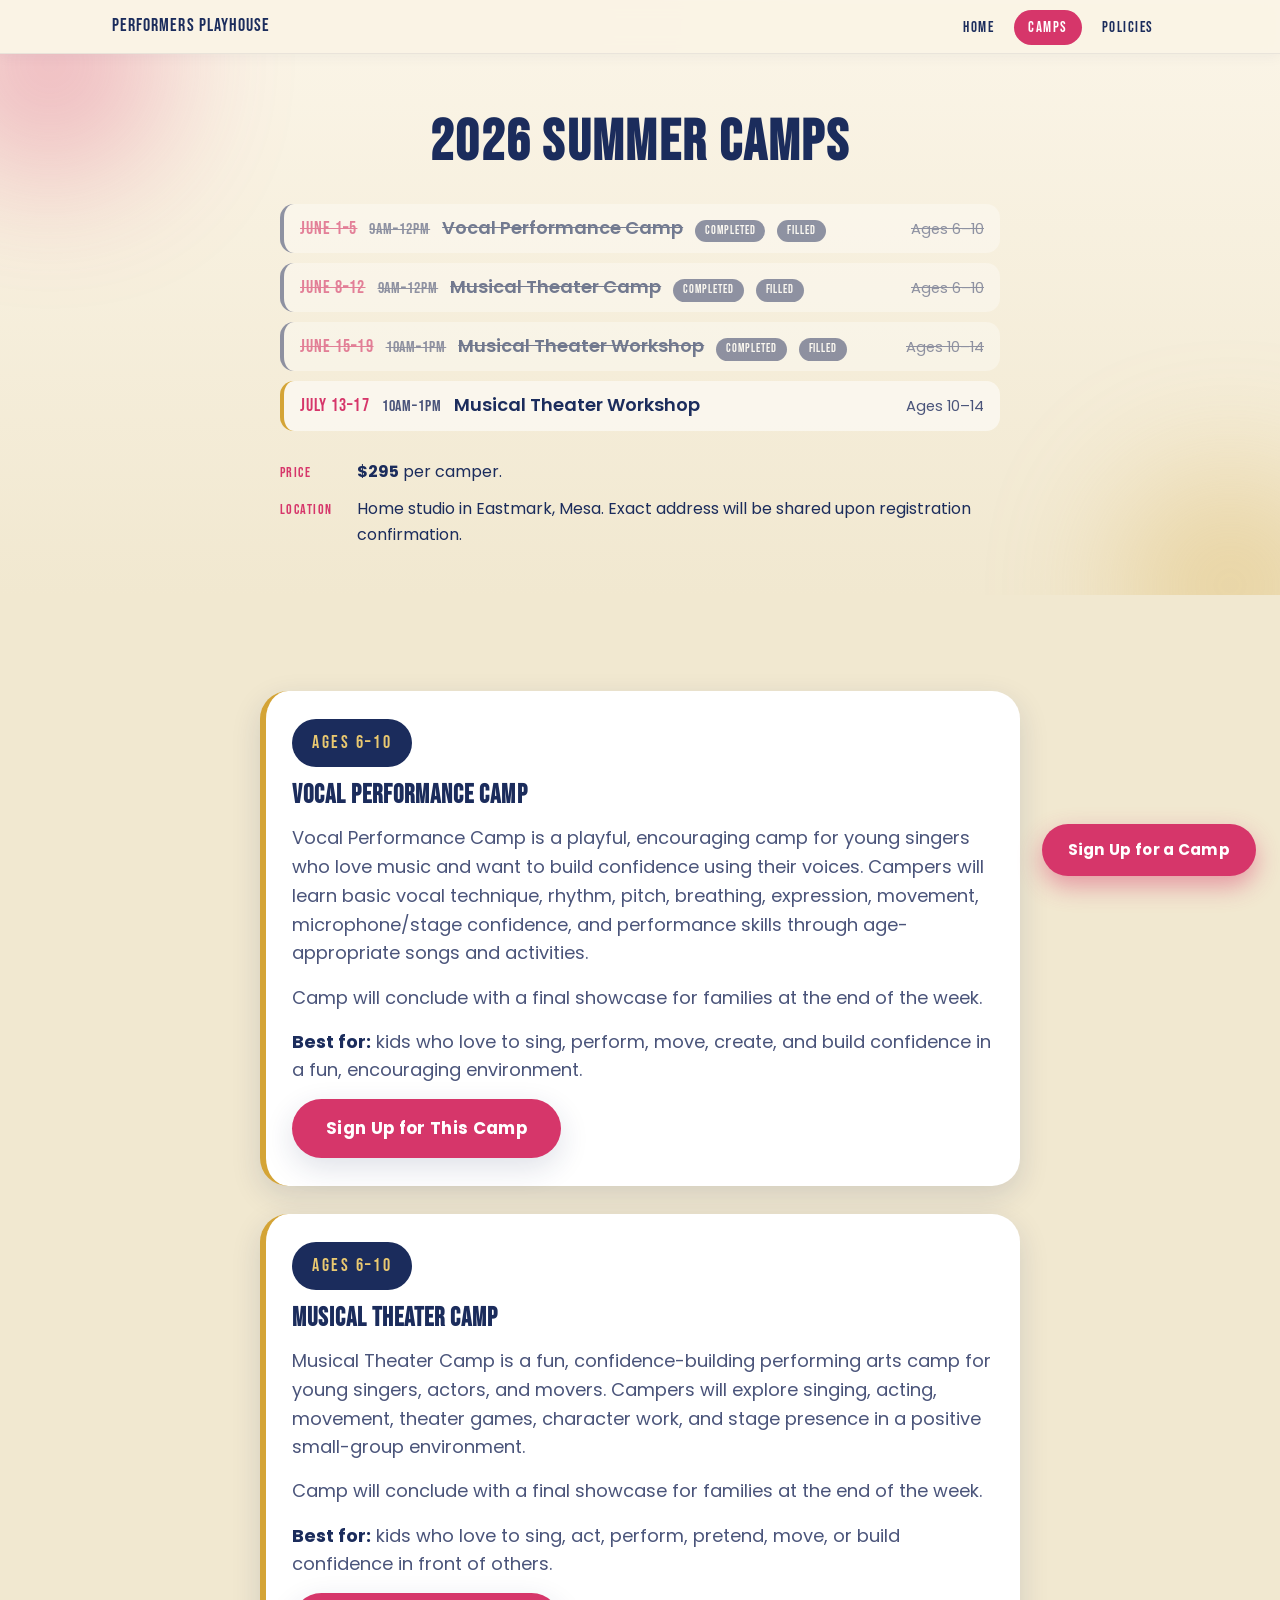
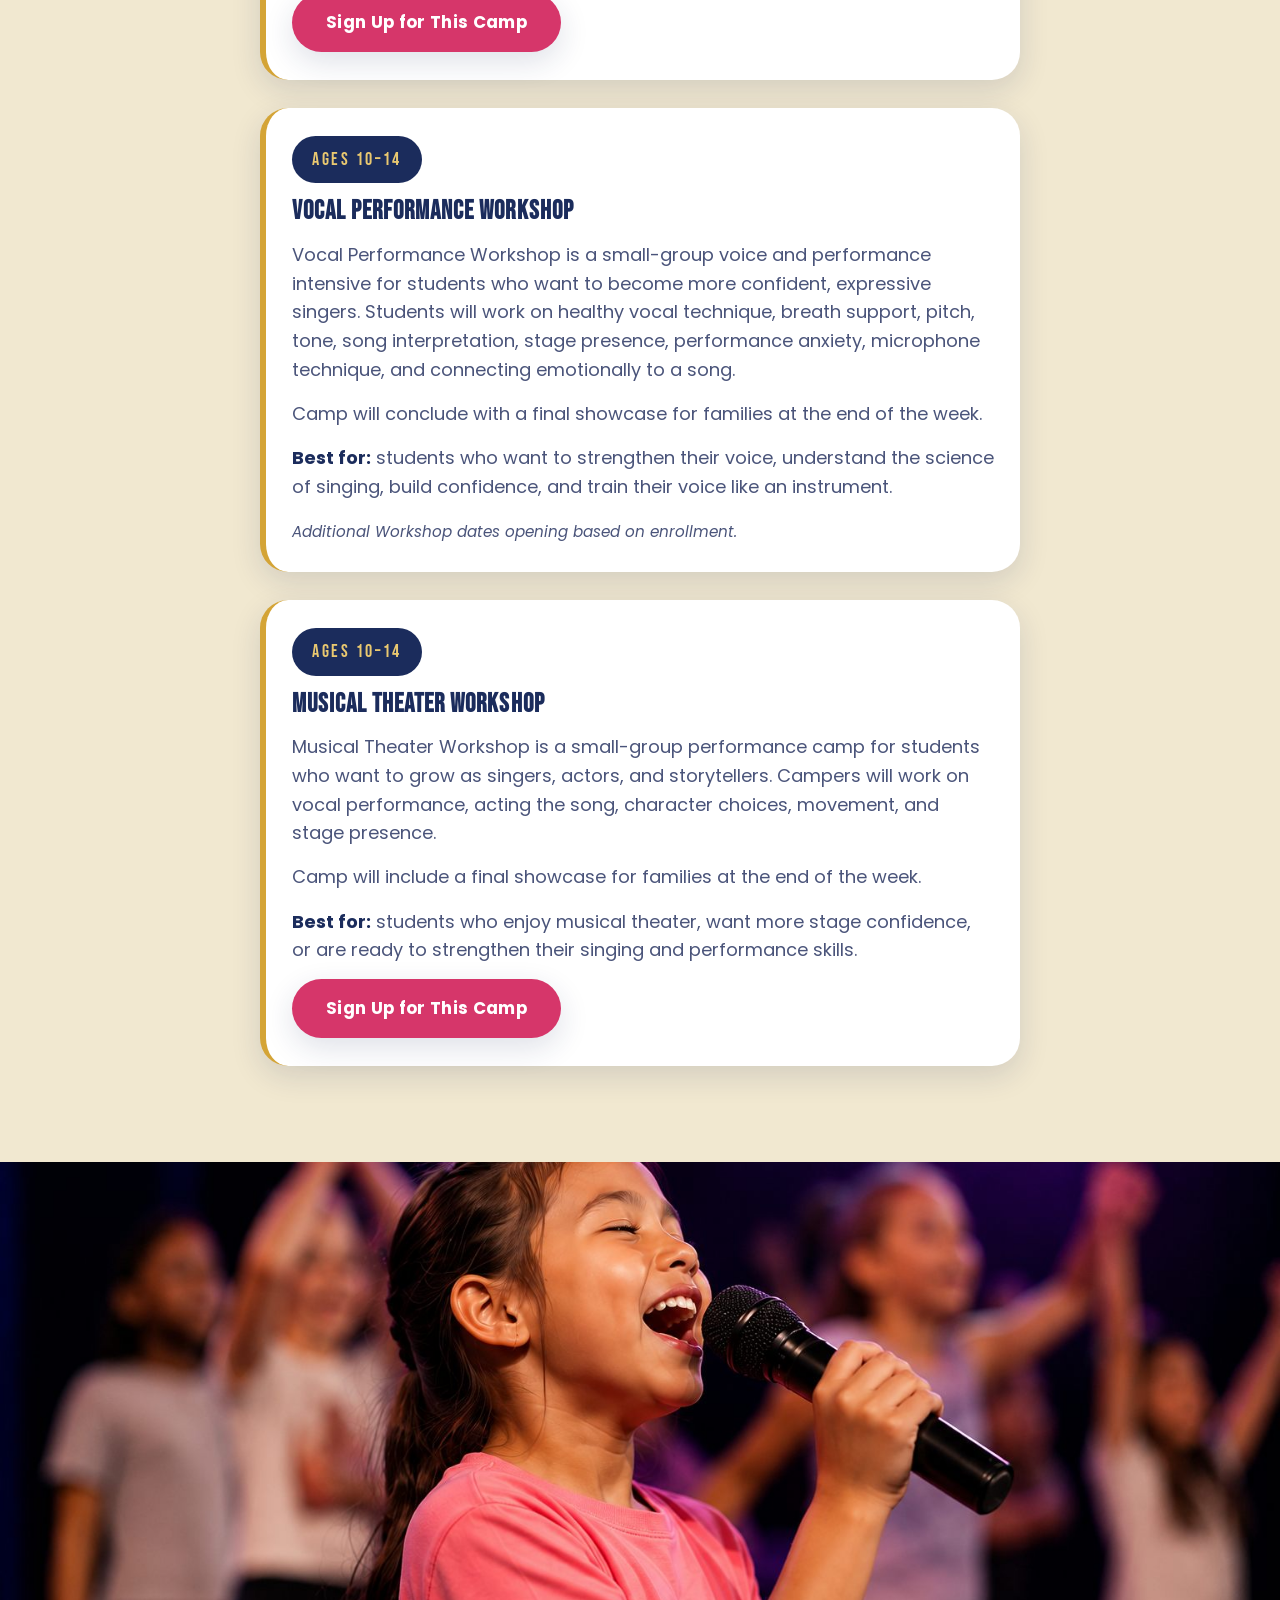
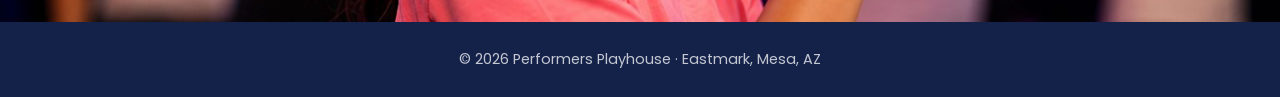
==== commit 9ea902b6: "Add July camp, mark June weeks completed/filled, set price to $295 Camps page top schedule: add July" ====
--- a/camps.html
+++ b/camps.html
@@ -45,16 +45,15 @@
       <h1 class="page-header__title">2026 Summer Camps</h1>
 
       <ul class="page-header__camps">
-        <li><a href="#june-1-5"><span class="page-header__date">June 1&ndash;5</span> <span class="page-header__time">9am&ndash;12pm</span> <span class="page-header__camp">Vocal Performance Camp</span> <span class="page-header__age">Ages 6&ndash;10</span></a></li>
-        <li><a href="#june-8-12"><span class="page-header__date">June 8&ndash;12</span> <span class="page-header__time">9am&ndash;12pm</span> <span class="page-header__camp">Musical Theater Camp</span> <span class="page-header__age">Ages 6&ndash;10</span></a></li>
-        <li><a href="#june-15-19"><span class="page-header__date">June 15&ndash;19</span> <span class="page-header__time">10am&ndash;1pm</span> <span class="page-header__camp">Musical Theater Workshop</span> <span class="page-header__age">Ages 10&ndash;14</span></a></li>
+        <li class="is-past"><a href="#june-1-5"><span class="page-header__date">June 1&ndash;5</span> <span class="page-header__time">9am&ndash;12pm</span> <span class="page-header__camp">Vocal Performance Camp</span> <span class="page-header__status">Completed</span> <span class="page-header__status">Filled</span> <span class="page-header__age">Ages 6&ndash;10</span></a></li>
+        <li class="is-past"><a href="#june-8-12"><span class="page-header__date">June 8&ndash;12</span> <span class="page-header__time">9am&ndash;12pm</span> <span class="page-header__camp">Musical Theater Camp</span> <span class="page-header__status">Completed</span> <span class="page-header__status">Filled</span> <span class="page-header__age">Ages 6&ndash;10</span></a></li>
+        <li class="is-past"><a href="#june-15-19"><span class="page-header__date">June 15&ndash;19</span> <span class="page-header__time">10am&ndash;1pm</span> <span class="page-header__camp">Musical Theater Workshop</span> <span class="page-header__status">Completed</span> <span class="page-header__status">Filled</span> <span class="page-header__age">Ages 10&ndash;14</span></a></li>
+        <li><a href="https://pci.jotform.com/form/261336430257049" target="_blank" rel="noopener"><span class="page-header__date">July 13&ndash;17</span> <span class="page-header__time">10am&ndash;1pm</span> <span class="page-header__camp">Musical Theater Workshop</span> <span class="page-header__age">Ages 10&ndash;14</span></a></li>
       </ul>
-
-      <p class="page-header__note">with additional June and July dates potentially opening based on enrollment.</p>
 
       <dl class="page-header__facts">
         <dt>Price</dt>
-        <dd><strong>$295 Early Bird rate through Friday, May 22.</strong> Regular tuition of $350 begins Saturday, May 23.</dd>
+        <dd><strong>$295</strong> per camper.</dd>
         <dt>Location</dt>
         <dd>Home studio in Eastmark, Mesa. Exact address will be shared upon registration confirmation.</dd>
       </dl>
--- a/css/styles.css
+++ b/css/styles.css
@@ -757,6 +757,27 @@
   font-size: 0.92rem;
   margin-left: auto;
 }
+.page-header__status {
+  font-family: var(--font-display);
+  letter-spacing: 0.08em;
+  font-size: 0.72rem;
+  text-transform: uppercase;
+  color: #fff;
+  background: var(--ink-soft);
+  padding: 2px 10px;
+  border-radius: 999px;
+  white-space: nowrap;
+}
+.page-header__camps li.is-past a {
+  opacity: 0.6;
+  border-left-color: var(--ink-soft);
+}
+.page-header__camps li.is-past .page-header__date,
+.page-header__camps li.is-past .page-header__time,
+.page-header__camps li.is-past .page-header__camp,
+.page-header__camps li.is-past .page-header__age {
+  text-decoration: line-through;
+}
 .page-header__note {
   max-width: 600px;
   margin: 14px auto 0;
